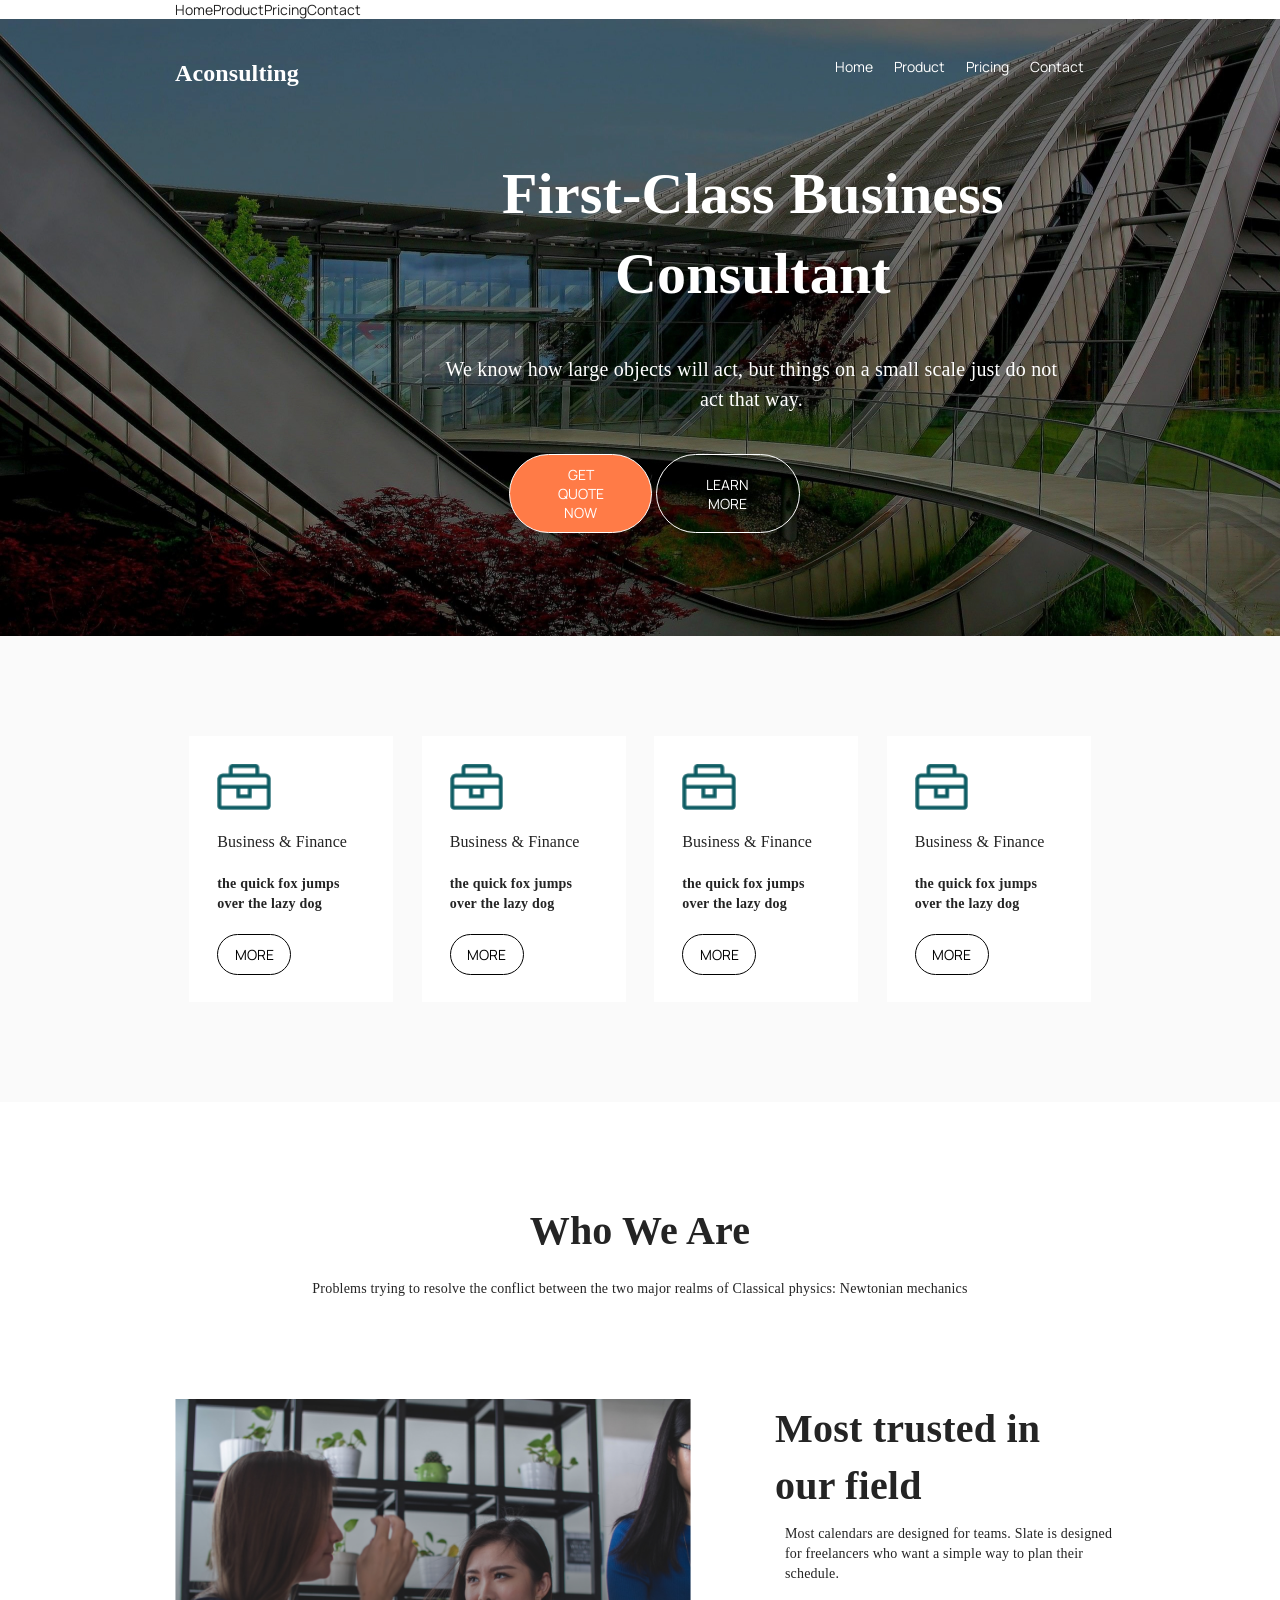
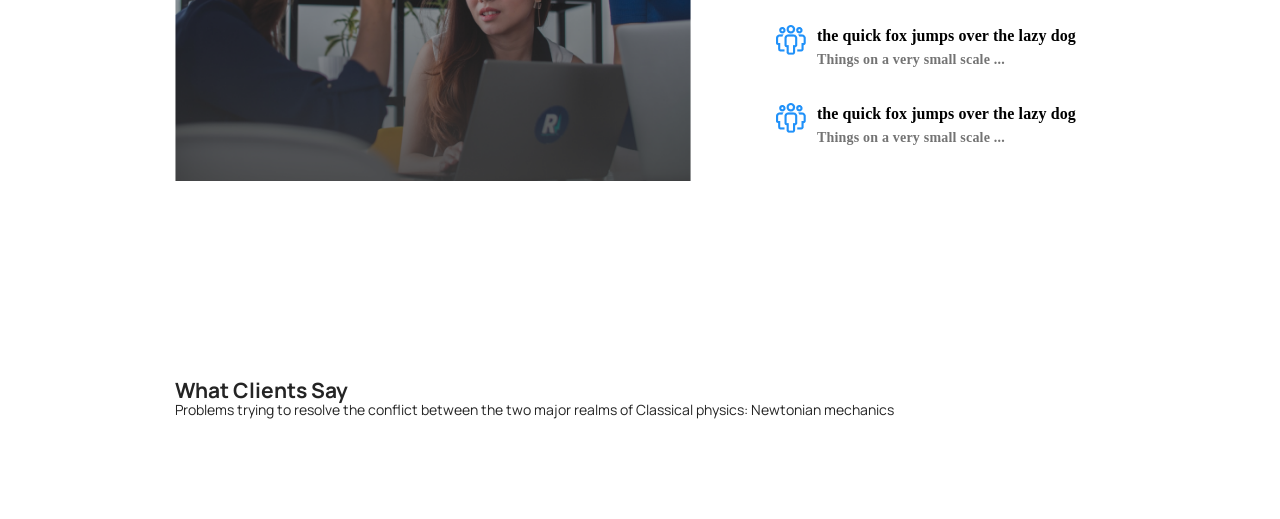
==== start/index.html @ ead42dc1 "strted say section" ====
<!DOCTYPE html>
<html lang="en">

<head>
	<meta charset="UTF-8">
	<title></title>
	<meta name="viewport" content="width=device-width, initial-scale=1.0">
	<link rel="apple-touch-icon" sizes="180x180" href="img/favicon/apple-touch-icon.png">
	<link rel="icon" type="image/png" sizes="32x32" href="img/favicon/favicon-32x32.png">
	<link rel="icon" type="image/png" sizes="16x16" href="img/favicon/favicon-16x16.png">
	<link href="https://fonts.googleapis.com/css2?family=Manrope:wght@300;400;500;700;800&display=swap"
		rel="stylesheet">
	<link rel="stylesheet" href="css/style.css">
	<link rel="stylesheet" href="css/media.css">
</head>

<body>
	<header>
		<div class="container">
			<div class="head flex">


				<nav>
					<ul class="menu flex">
						<li>
							<a href="index.html">Home</a>
						</li>
						<li>
							<a href="product.html">Product</a>
						</li>
						<li>
							<a href="pricing.html1">Pricing</a>
						</li>

						<li>
							<a href="contact.html">Contact</a>
						</li>
					</ul>
				</nav>
			</div>
		</div>
	</header>

	<section class="first">

		<div class="container">

			<div class="header flex">
				<h2 class="head_tittle">Aconsulting</h2>

				<div class="head flex">


					<nav>
						<ul class="menu flex">
							<li>
								<a class="head_a" href="index.html">Home</a>
							</li>
							<li>
								<a class="head_a" href="product.html">Product</a>
							</li>
							<li>
								<a class="head_a" href="pricing.html1">Pricing</a>
							</li>

							<li>
								<a class="head_a" href="contact.html">Contact</a>
							</li>
						</ul>
					</nav>

					<div class="head_icons">

					</div>

				</div>


			</div>


			<div class="first_all_txt">
				<h2 class="first_tit">First-Class Business
					Consultant</h2>
				<p class="first_txt">We know how large objects will act, but things on a
					small scale just do not act that way.</p>

				<div class="first_btns flex">
					<button class="btn first_btn">Get Quote Now</button>
					<button class="btn">Learn More</button>
				</div>
			</div>
		</div>
	</section>

	<section class="second">
		<div class="container">
			<div class="second_cards flex">
				<div class="second_card">
					<div class="second_icon">
						<img class="secon_card_ic" src="img/icons/second_card-1.png" alt="">
					</div>
					<h3 class="second_tit">Business & Finance </h3>
					<p class="second_card_txt">the quick fox jumps
						over the lazy dog</p>
					<button class="btn secon_card_btn">More</button>
				</div>
				<div class="second_card">
					<div class="second_icon">
						<img class="secon_card_ic" src="img/icons/second_card-1.png" alt="">
					</div>
					<h3 class="second_tit">Business & Finance </h3>
					<p class="second_card_txt">the quick fox jumps
						over the lazy dog</p>
					<button class="btn secon_card_btn">More</button>
				</div>
				<div class="second_card">
					<div class="second_icon">
						<img class="secon_card_ic" src="img/icons/second_card-1.png" alt="">
					</div>
					<h3 class="second_tit">Business & Finance </h3>
					<p class="second_card_txt">the quick fox jumps
						over the lazy dog</p>
					<button class="btn secon_card_btn">More</button>
				</div>
				<div class="second_card">
					<div class="second_icon">
						<img class="secon_card_ic" src="img/icons/second_card-1.png" alt="">
					</div>
					<h3 class="second_tit">Business & Finance </h3>
					<p class="second_card_txt">the quick fox jumps
						over the lazy dog</p>
					<button class="btn secon_card_btn">More</button>
				</div>
			</div>
		</div>
	</section>

	<section class="who">
		<div class="container">
			<h2 class="who_tit">Who We Are</h2>
			<p class="who_txt">Problems trying to resolve the conflict between the two major realms
				of Classical physics: Newtonian mechanics </p>

			<div class="who_cards flex">
				<div class="who_left">
					<img src="img/who.png" alt="">
				</div>
				<div class="who_right">
					<h2 class="who_right_tit">Most trusted in
						our field</h2>
					<p class="who_right_txt">Most calendars are designed for teams. Slate
						is designed for freelancers who want a
						simple way to plan their schedule.</p>

					<div class="who_right_cards flex">
						<div class="who_right_card_ic">
							<img src="img/icons/who_right_card1.png" alt="">
						</div>
						<div class="who_right_card_txt">
							<h4 class="who_right_card_tit">the quick fox jumps over the lazy
								dog</h4>
							<p class="who_right_card_txt">Things on a very small scale ...</p>
						</div>
					</div>

					<div class="who_right_cards flex">
						<div class="who_right_card_ic">
							<img src="img/icons/who_right_card1.png" alt="">
						</div>
						<div class="who_right_card_txt">
							<h4 class="who_right_card_tit">the quick fox jumps over the lazy
								dog</h4>
							<p class="who_right_card_txt">Things on a very small scale ...</p>
						</div>
					</div>
				</div>
			</div>
		</div>
	</section>

	<section class="say">
		<div class="container">
			<h2 class="say_tit">
				What Clients Say
			</h2>
			<p class="say_txt">Problems trying to resolve the conflict between
				the two major realms of Classical physics: Newtonian mechanics </p>
		</div>
	</section>

	<footer>
		<div class="container">

		</div>
	</footer>


	<script src="js/core.js"></script>

</body>

</html>
---- start/css/style.css ----
html,
body {
	height: 100%;
}

* {
	margin: 0;
	padding: 0;
	box-sizing: border-box;
}

.clearfix::after {
	clear: both;
	content: "";
	display: table;
}

a {
	color: inherit;
	text-decoration: none;
}

li {
	list-style: none;
}

ul li:last-child {
	margin-bottom: 0;
}

img {
	display: block;
	width: 100%;
	height: auto;
}

button,
label {
	cursor: pointer;
}

input,
button,
textarea {
	background: none;
	border: none;
	outline: none;
	display: block;
	width: 100%;
	font-family: inherit;
	font-size: inherit;
	font-weight: inherit;
}

input[type="radio"],
input[type="checkbox"] {
	display: none;
}

input::placeholder {
	color: inherit;
}

button {
	cursor: pointer;
}

input,
textarea {
	display: block;
	resize: none;
}

body {
	font-size: 14px;
	line-height: 19px;
	color: #242424;
	width: 100%;
	font-family: 'Manrope', arial, sans-serif;
}

.container {
	max-width: 1325px;
	width: 100%;
	min-width: 320px;
	margin: 0 auto;
	padding: 0 15px;
}

.dn {
	display: none;
}

section {
	padding: 100px 0;
}

.sec_tit {
	font-weight: 800;
	font-size: 42px;
	line-height: 57px;
	text-align: center;
	margin: 0 auto;
}

.color {
	color: #BE963F;
}

.dib {
	display: inline-block;
}

.hover {
	transition: 0.3s;
}

.hover:hover {
	color: #BE963F;
}

.btn {
	border: 1px solid #ffffff;
	border-radius: 50px;
	line-height: 19px;
	text-align: center;
	text-transform: uppercase;
	color: white;
	display: flex;
	flex-wrap: wrap;
	align-items: center;
	justify-content: center;
	width: 35%;
	padding: 10px 36px 	;
	transition: 0.3s;
}
.first_btns{
justify-content: normal;
gap: 1%;
}
.first_btn{
	background: #FF7B47;
	margin-left: 18%;
}
.btn:hover {
	box-shadow: 0px 6px 5px 2px #836A36;
}

.link {
	transition: 0.3s;
}

.link:hover {
	box-shadow: 0px 6px 5px 2px #836A36;
}

.flex {
	display: flex;
	flex-wrap: wrap;
}

/*header*/
/* .head {
	padding: 20px 0;
	align-items: end;
}
.menu li:last-child{
	margin-right: 0;
}
.menu a{
width: 1322px;
height: 104px;
left: 59px;
border-radius: 34px;
gap: 324px;

}
.menu a:hover{
	background: #dbdfd0;
} */
.head_a{
	color: white;
	margin-right: 21px;
}
.head_tittle{
font-family: Montserrat;
font-size: 24px;
font-weight: 700;
line-height: 32px;
letter-spacing: 0.10000000149011612px;
text-align: left;
color: white;
}
.header{
	justify-content: space-between;
}
/*MAIN*/
.first_tit{
	color: white;
	width: 635px;
font-family: Montserrat;
font-size: 58px;
font-weight: 800;
line-height: 80px;
letter-spacing: 0.20000000298023224px;
text-align: center;

}
.first_txt{
	color: white;
	width: 632px;
font-family: Montserrat;
font-size: 20px;
font-weight: 500;
line-height: 30px;
letter-spacing: 0.20000000298023224px;
text-align: center;
margin: 40px 0 40px;
}
.first{
	background: url(/start/img/background\ \(1\).jpg) center no-repeat;
	padding: 38px 0;
}
.first_all_txt{
    margin: 7% 28%;
}

.second_tit{
	margin: 20px 0;
	font-family: Montserrat;
font-size: 16px;
font-weight: 400;
line-height: 24px;
letter-spacing: 0.10000000149011612px;
text-align: left;

}
.second_card_txt{
	margin-bottom: 20px;
	font-family: Montserrat;
font-size: 14px;
font-weight: 700;
line-height: 20px;
letter-spacing: 0.20000000298023224px;
text-align: left;
width: 148px;
}
.secon_card_ic{
	width: 36%;
}
.second{
	background: #FAFAFA;
}
.second_card{
	background: white;
	padding: 3%;
	transition: 0.5s;
}
.second_card:hover{
	background: #252B42;
	color: white;
}
.second_cards{
	justify-content: space-around;
}
.secon_card_btn{
	border: 1px solid #000000;
	color: black;
}
.who_tit{
	font-family: Montserrat;
	font-size: 40px;
	font-weight: 700;
	line-height: 57px;
	letter-spacing: 0.20000000298023224px;
	text-align: center;
	margin-bottom: 20px;
}
.who_txt{
	font-family: Montserrat;
	font-size: 14px;
	font-weight: 500;
	line-height: 20px;
	letter-spacing: 0.20000000298023224px;
	text-align: center;
	
}
.who_right_tit{
font-family: Montserrat;
font-size: 40px;
font-weight: 700;
line-height: 57px;
letter-spacing: 0.20000000298023224px;
text-align: left;
width: 324px;
}
.who_right_txt{
	width: 330px;
	font-family: Montserrat;
	font-size: 14px;
	font-weight: 500;
	line-height: 20px;
	letter-spacing: 0.20000000298023224px;
	text-align: left;
	margin: 3%;
	margin-bottom: 40px;
}
.who_cards{
	flex-wrap: nowrap;
	gap: 9%;
	margin-top: 100px;
}
.who_right_card_tit{
font-family: Montserrat;
font-size: 16px;
font-weight: 700;
line-height: 24px;
letter-spacing: 0.10000000149011612px;
text-align: left;
width: 277px;
color: black;
}
.who_right_card_txt{
font-family: Montserrat;
font-size: 14px;
font-weight: 600;
line-height: 24px;
letter-spacing: 0.20000000298023224px;
text-align: left;
color: #737373;
}
.who_right_card_ic{
	margin-right: 3%;
}
.who_right_cards{
	margin-bottom: 30px;
}
.who_right{
	align-self: center;
}
---- start/css/media.css ----
@media screen and (max-width: 1300px) {
	.container{
		max-width: 960px;
	}
}
@media screen and (max-width: 990px) {
	.container{
		max-width: 750px;
	}
}
@media screen and (max-width: 780px) {
	.container{
		max-width: 510px;
	}
}
@media screen and (max-width: 540px) {
	.container{
		max-width: 420px;
	}
}
@media screen and (max-width: 450px) {
	.container{
		max-width: 100%;
	}
}
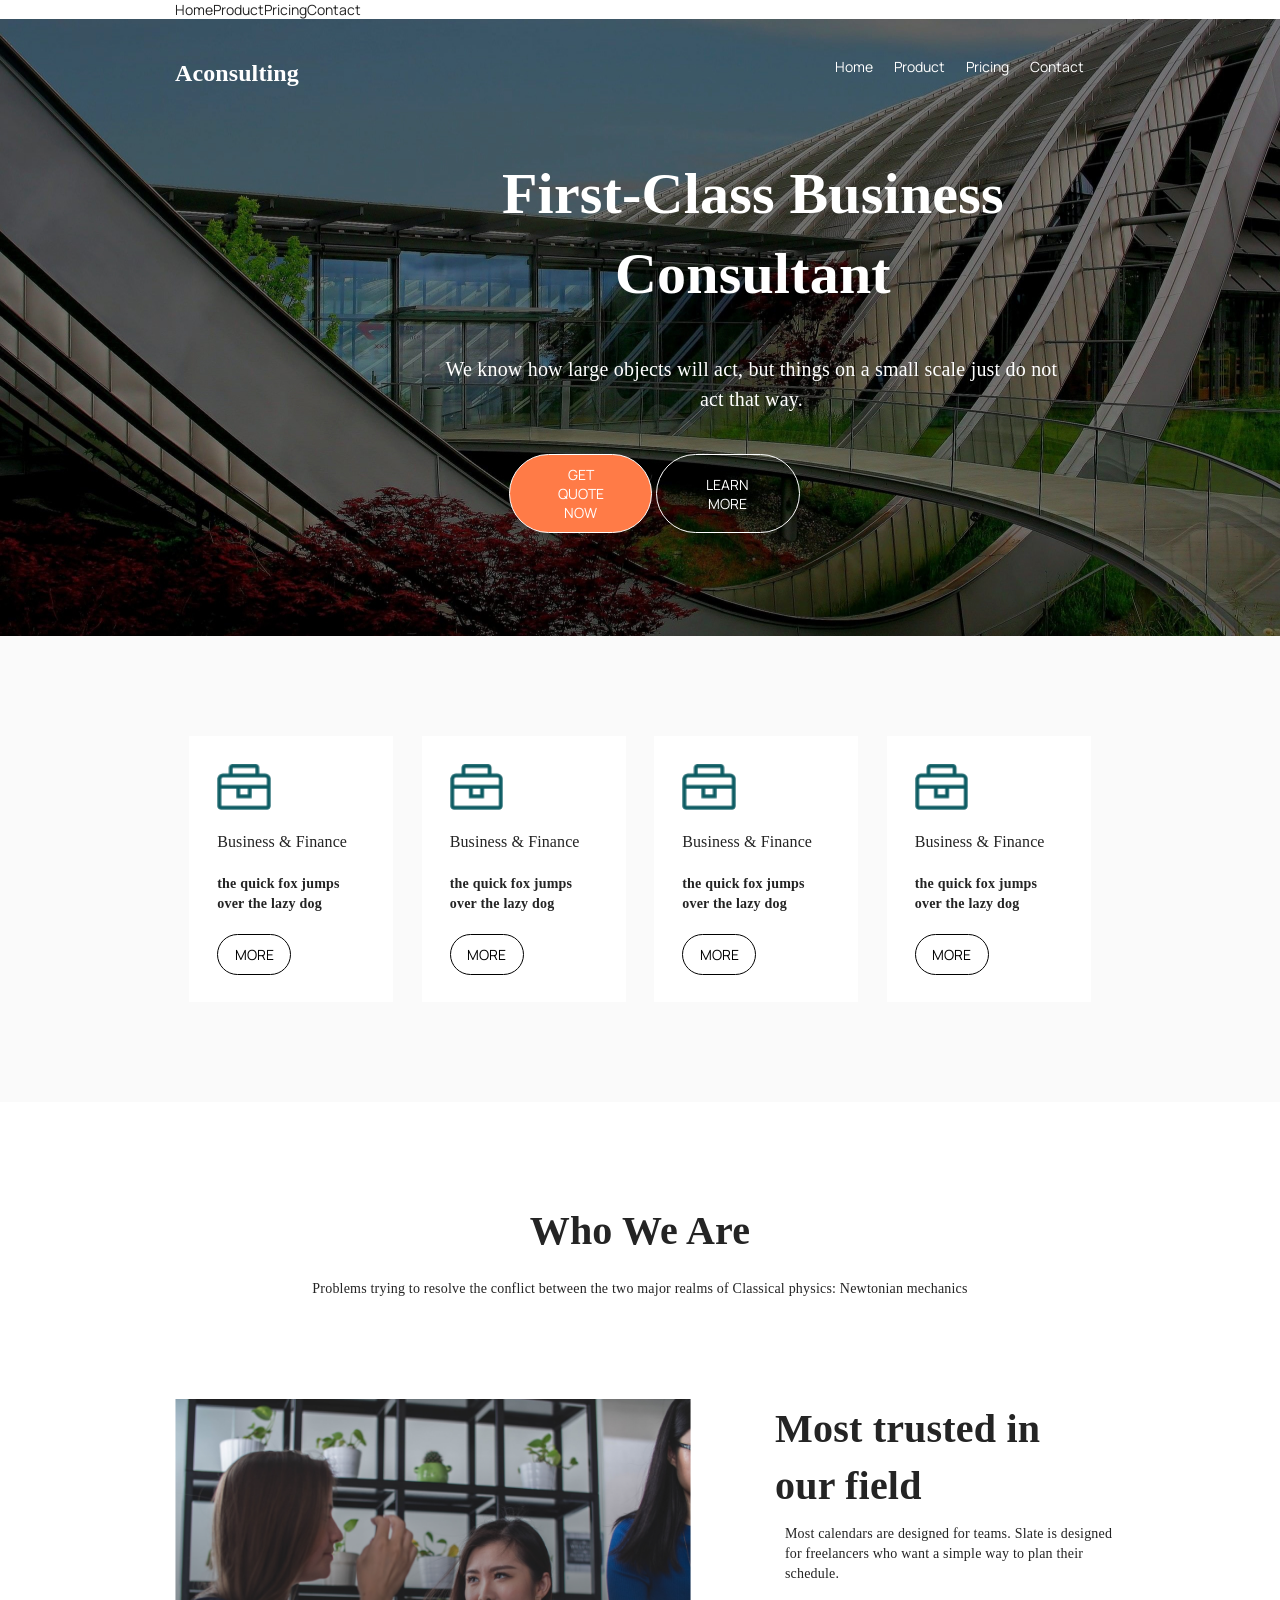
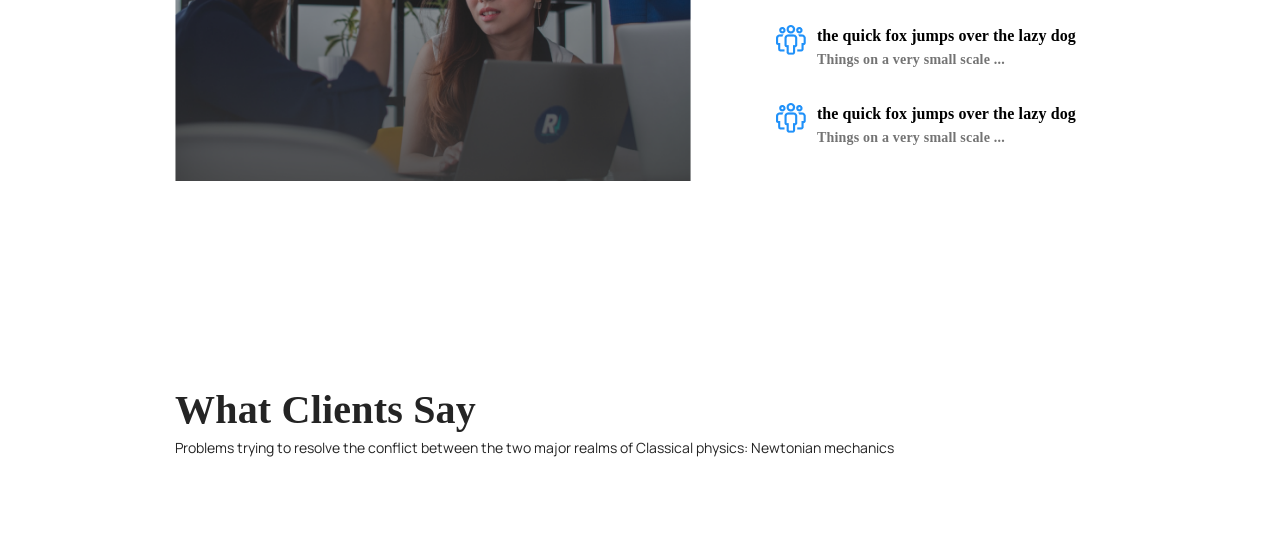
==== commit 22ee6930: "added card for say section" ====
--- a/start/index.html
+++ b/start/index.html
@@ -186,7 +186,11 @@
 			</h2>
 			<p class="say_txt">Problems trying to resolve the conflict between
 				the two major realms of Classical physics: Newtonian mechanics </p>
-		</div>
+			
+			<div class="say_cards flex">
+				<div class="say_card"></div>
+			</div>
+			</div>
 	</section>
 
 	<footer>
--- a/start/css/style.css
+++ b/start/css/style.css
@@ -337,4 +337,13 @@
 }
 .who_right{
 	align-self: center;
+}
+.say_tit{
+font-family: Montserrat;
+font-size: 40px;
+font-weight: 700;
+line-height: 57px;
+letter-spacing: 0.20000000298023224px;
+text-align: left;
+
 }
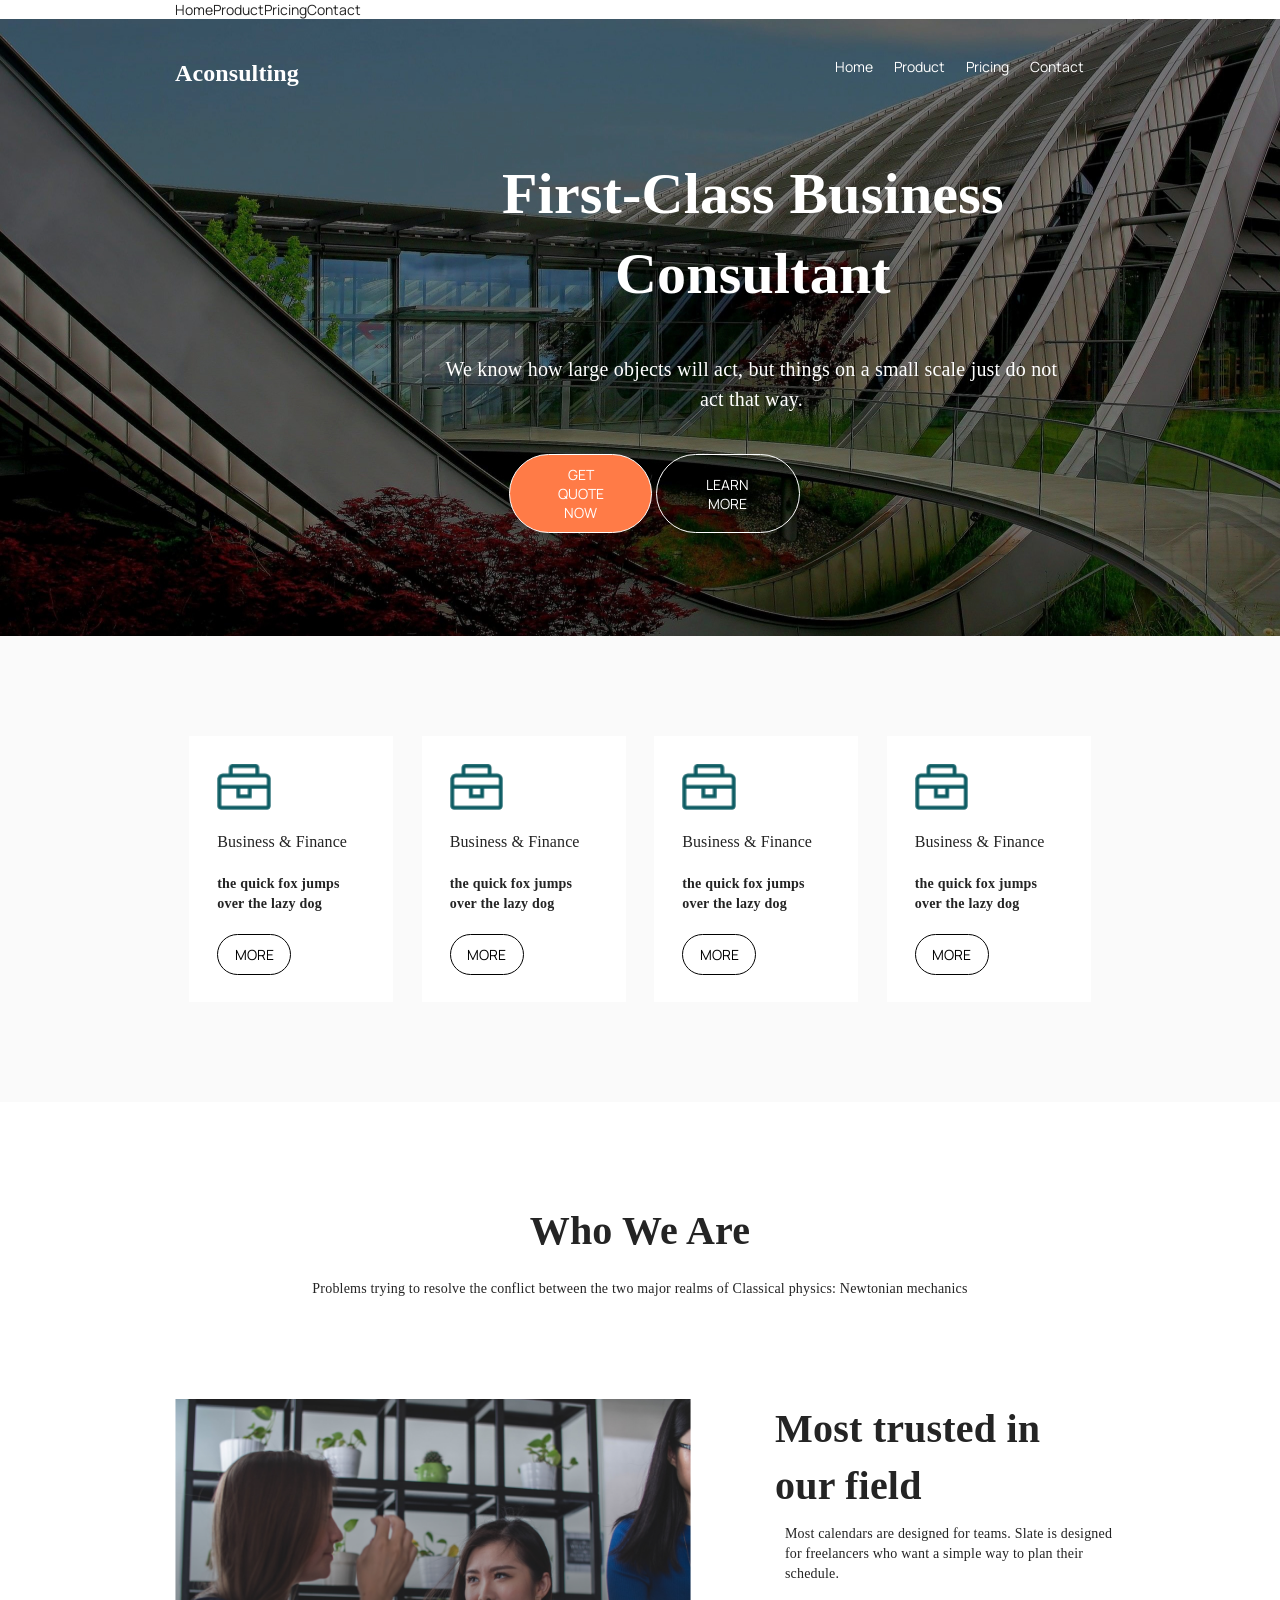
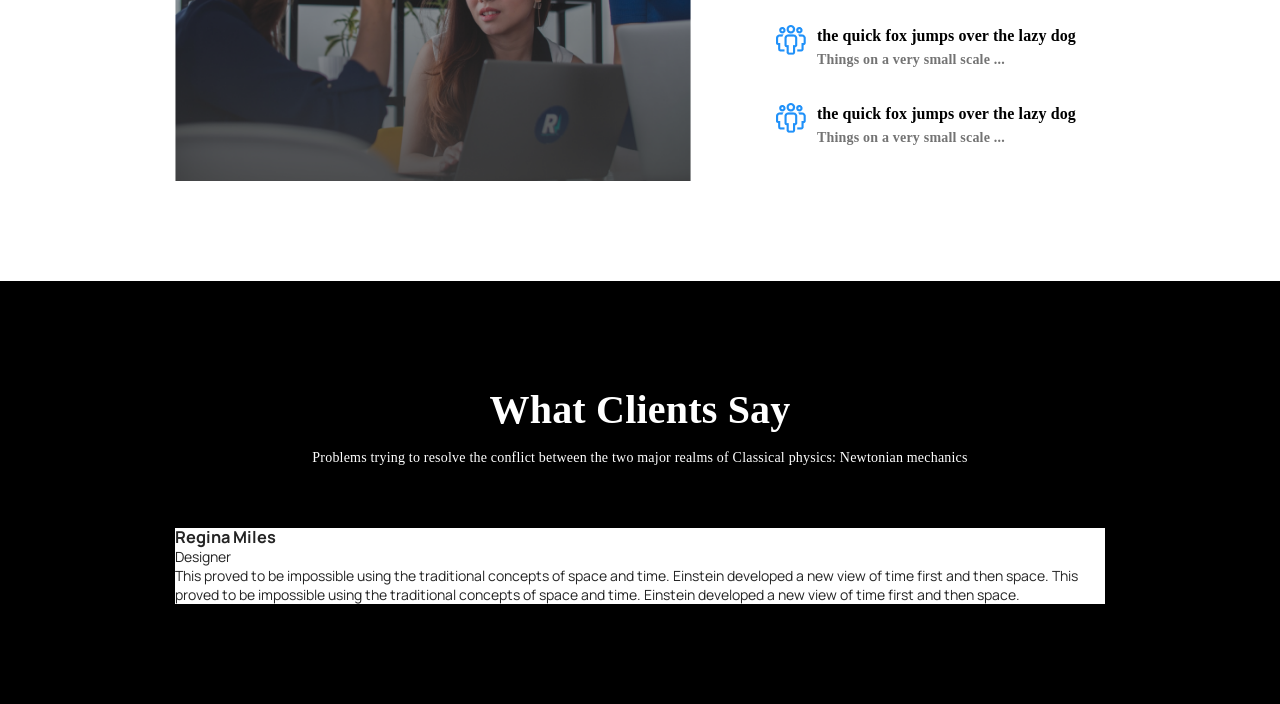
==== commit a3844284: "added all txt for say section" ====
--- a/start/index.html
+++ b/start/index.html
@@ -188,7 +188,17 @@
 				the two major realms of Classical physics: Newtonian mechanics </p>
 			
 			<div class="say_cards flex">
-				<div class="say_card"></div>
+				<div class="say_card">
+		<h3 class="say_card_tit">Regina Miles</h3>	
+		<p class="say_card_txt">Designer</p>	
+		<div class="stars"></div>	
+		<p class="say_card_txt_2">This proved to be impossible using the traditional 
+			concepts of space and time. Einstein developed a 
+			new view of time first and then space. This proved 
+			to be impossible using the traditional concepts of 
+			space and time. Einstein developed a new view 
+			of time first and then space.</p>
+				</div>
 			</div>
 			</div>
 	</section>
--- a/start/css/style.css
+++ b/start/css/style.css
@@ -344,6 +344,23 @@
 font-weight: 700;
 line-height: 57px;
 letter-spacing: 0.20000000298023224px;
-text-align: left;
-
-}+text-align: center;
+margin-bottom: 10px;
+color: white;
+}
+.say_txt{
+font-family: Montserrat;
+font-size: 14px;
+font-weight: 500;
+line-height: 20px;
+letter-spacing: 0.20000000298023224px;
+text-align: center;
+margin-bottom: 60px;
+color: white;
+}
+.say{
+	background: black;
+}
+.say_card{
+	background: white;
+}	
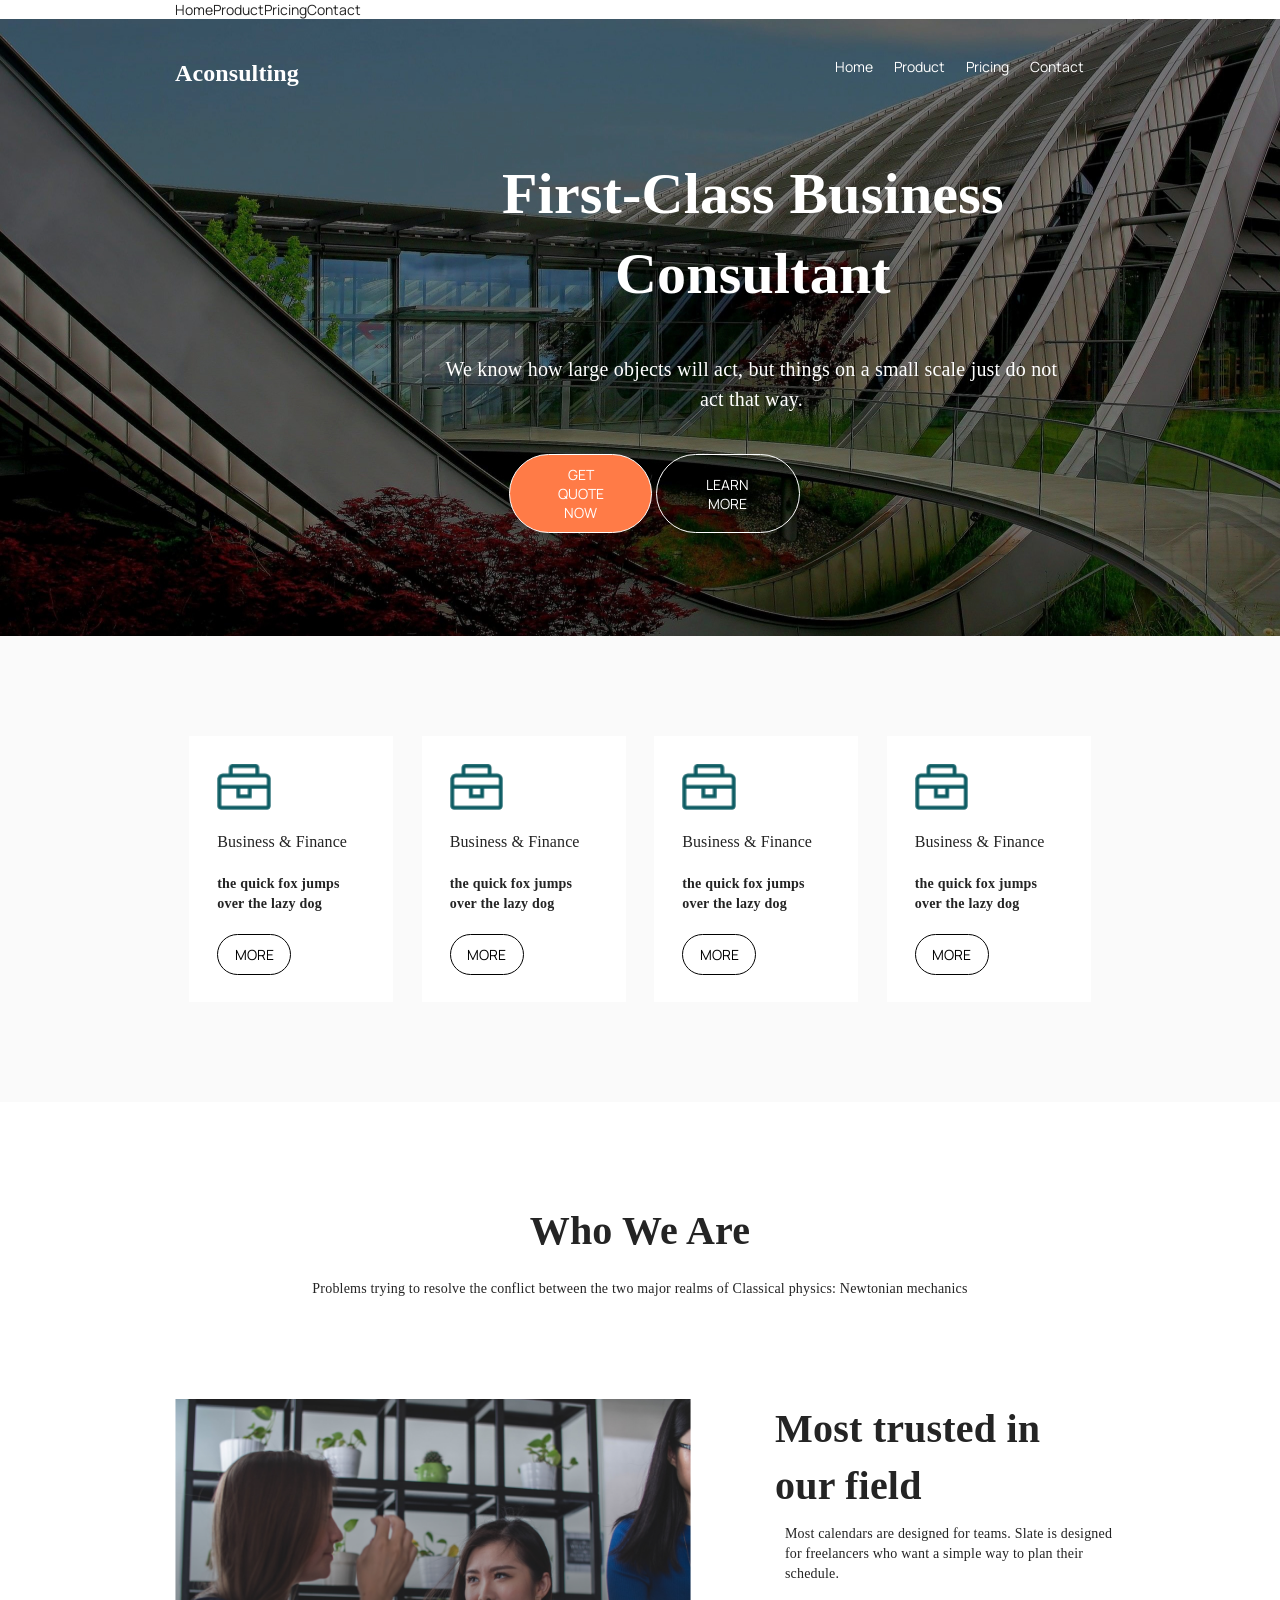
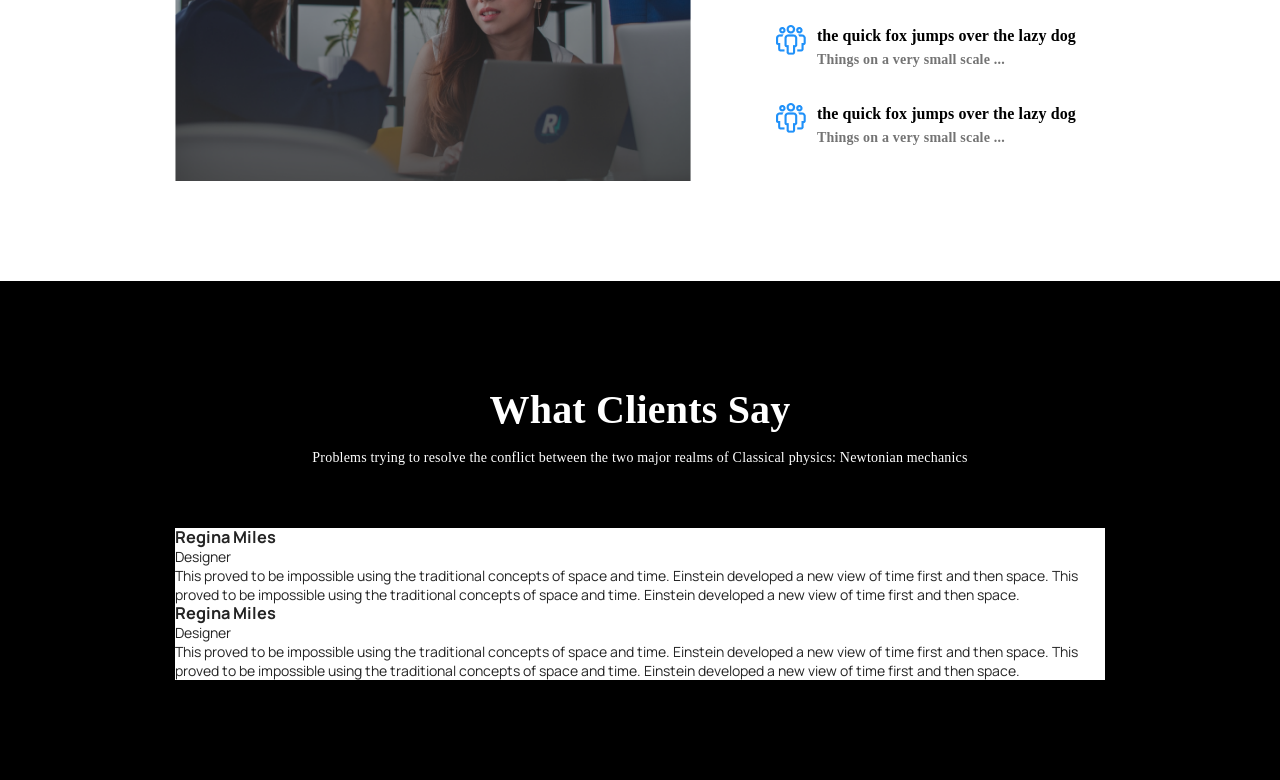
==== commit 5b3747e6: "added starts" ====
--- a/start/index.html
+++ b/start/index.html
@@ -191,7 +191,27 @@
 				<div class="say_card">
 		<h3 class="say_card_tit">Regina Miles</h3>	
 		<p class="say_card_txt">Designer</p>	
-		<div class="stars"></div>	
+
+			<div class="stars">
+				<div class="star-rating">
+					<input type="radio" name="stars" id="star-a" value="5" />
+					<label for="star-a"></label>
+
+					<input type="radio" name="stars" id="star-b" value="4" />
+					<label for="star-b"></label>
+
+					<input type="radio" name="stars" id="star-c" value="3" />
+					<label for="star-c"></label>
+
+					<input type="radio" name="stars" id="star-d" value="2" />
+					<label for="star-d"></label>
+
+					<input type="radio" name="stars" id="star-e" value="1" />
+					<label for="star-e"></label>
+				</div>
+			</div>
+
+		
 		<p class="say_card_txt_2">This proved to be impossible using the traditional 
 			concepts of space and time. Einstein developed a 
 			new view of time first and then space. This proved 
@@ -199,6 +219,34 @@
 			space and time. Einstein developed a new view 
 			of time first and then space.</p>
 				</div>
+				<div class="say_card">
+					<h3 class="say_card_tit">Regina Miles</h3>	
+					<p class="say_card_txt">Designer</p>	
+					<div class="stars">
+						<div class="star-rating">
+							<input type="radio" name="stars" id="star-a" value="5" />
+							<label for="star-a"></label>
+		
+							<input type="radio" name="stars" id="star-b" value="4" />
+							<label for="star-b"></label>
+		
+							<input type="radio" name="stars" id="star-c" value="3" />
+							<label for="star-c"></label>
+		
+							<input type="radio" name="stars" id="star-d" value="2" />
+							<label for="star-d"></label>
+		
+							<input type="radio" name="stars" id="star-e" value="1" />
+							<label for="star-e"></label>
+						</div>
+					</div>	
+					<p class="say_card_txt_2">This proved to be impossible using the traditional 
+						concepts of space and time. Einstein developed a 
+						new view of time first and then space. This proved 
+						to be impossible using the traditional concepts of 
+						space and time. Einstein developed a new view 
+						of time first and then space.</p>
+							</div>
 			</div>
 			</div>
 	</section>
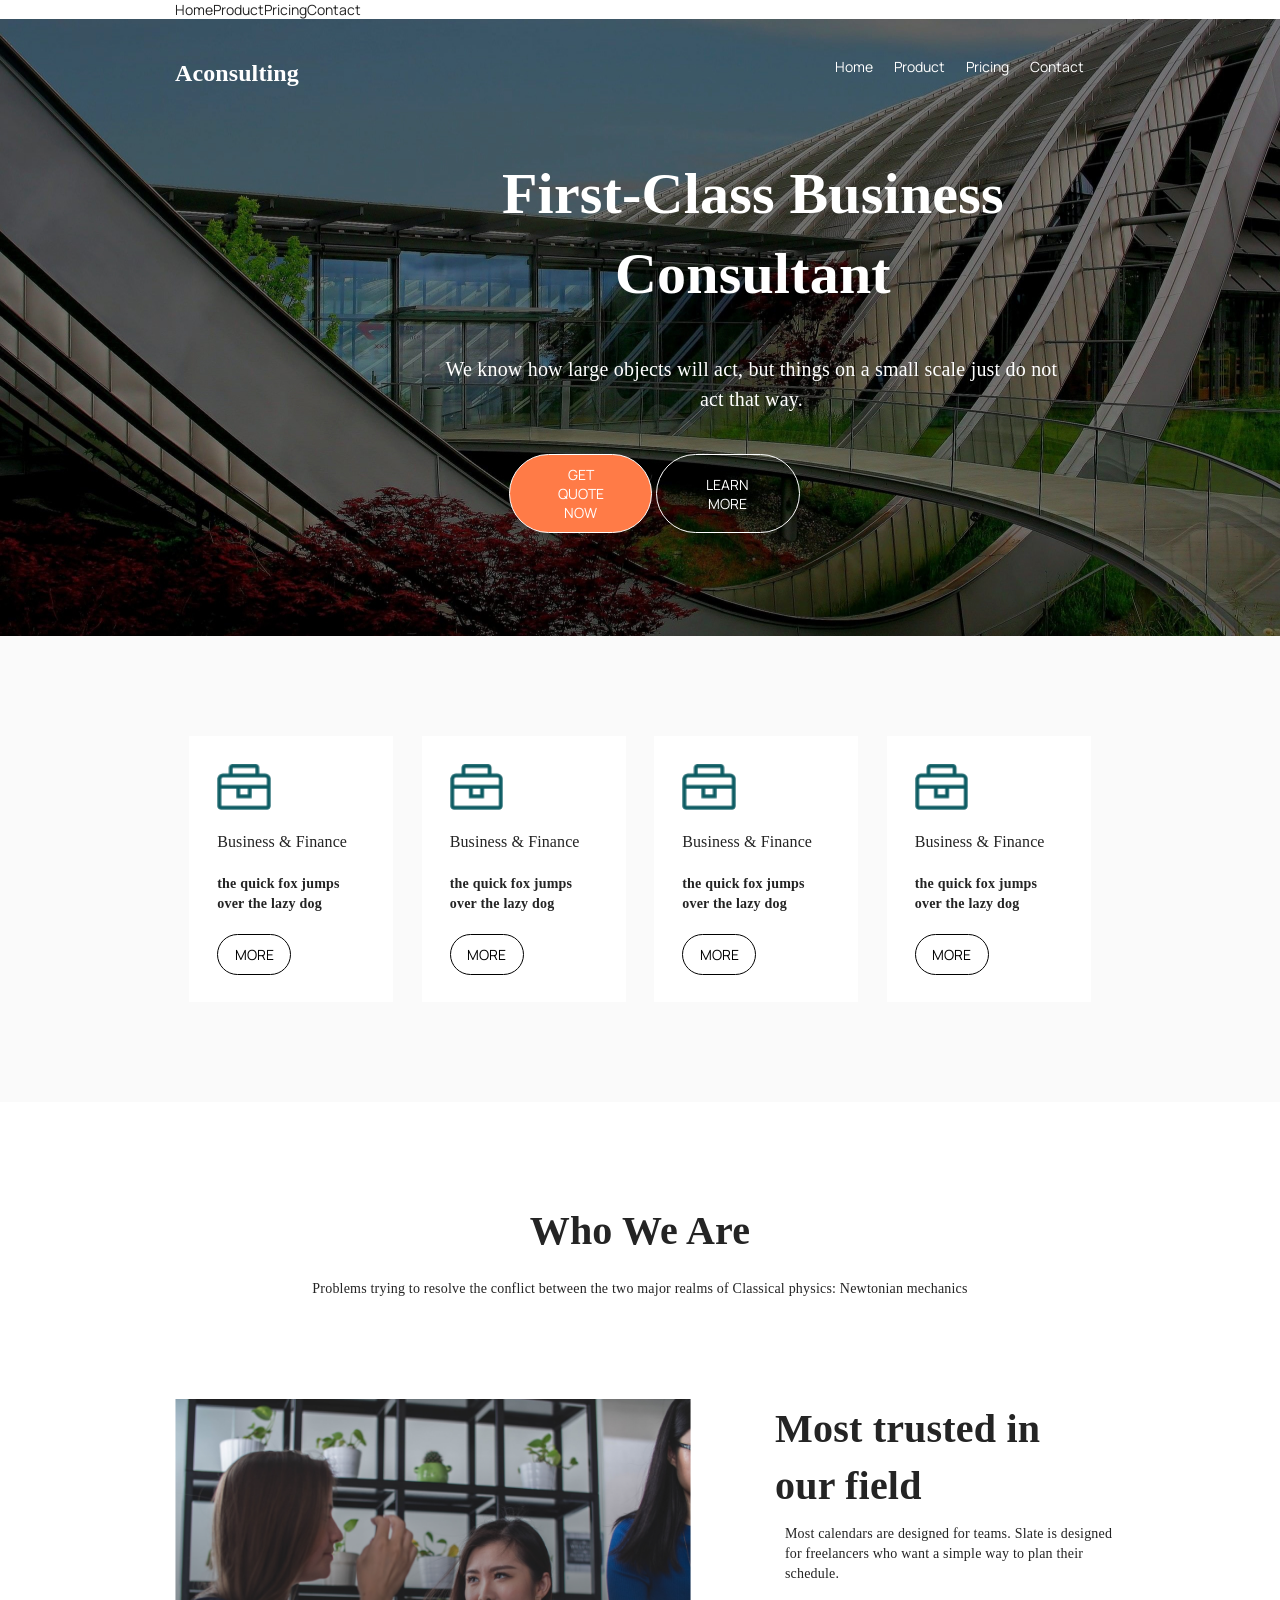
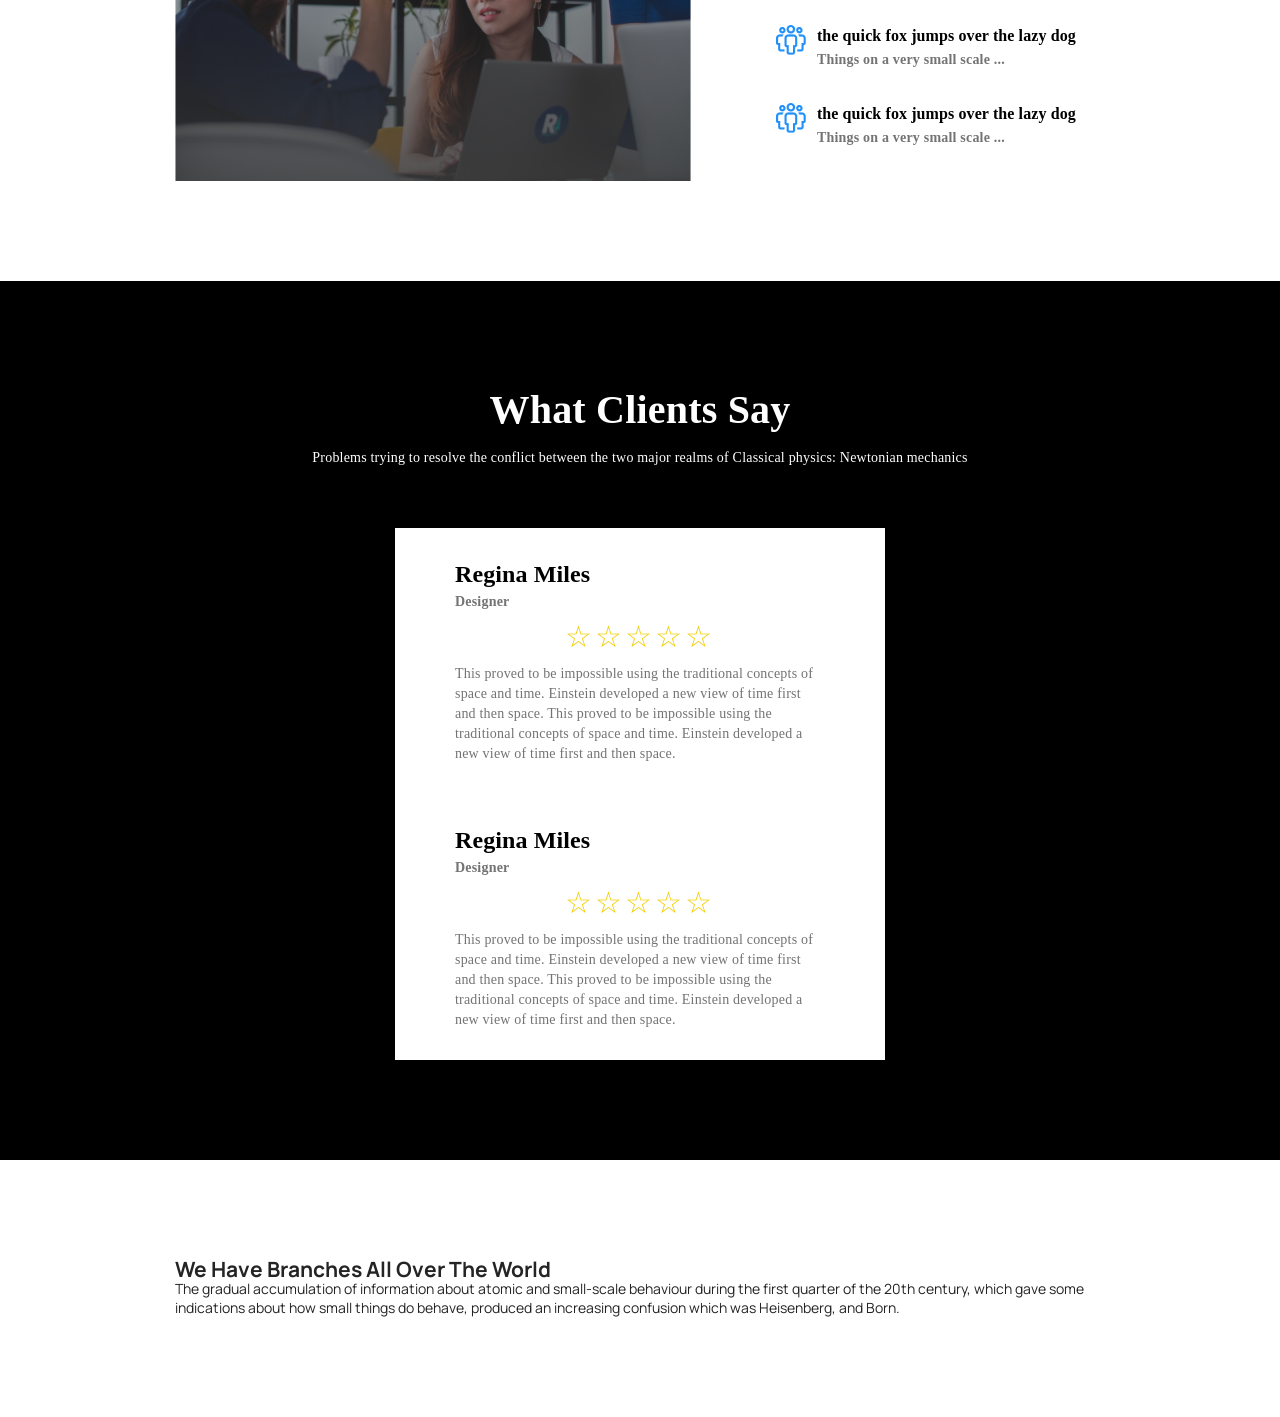
==== commit 0dbc1fa3: "add section have" ====
--- a/start/index.html
+++ b/start/index.html
@@ -240,6 +240,7 @@
 							<label for="star-e"></label>
 						</div>
 					</div>	
+
 					<p class="say_card_txt_2">This proved to be impossible using the traditional 
 						concepts of space and time. Einstein developed a 
 						new view of time first and then space. This proved 
@@ -251,6 +252,22 @@
 			</div>
 	</section>
 
+	<section class="have">
+		<div class="container">
+			<div class="have_cards">
+				<div class="have_card_left">
+					<h2 class="have_tit">We Have Branches All 
+						Over The World</h2>
+					<p class="have_txt">The gradual accumulation of information about atomic and 
+						small-scale behaviour during the first quarter of the 20th 
+						century, which gave some indications about how small things 
+						do behave, produced an increasing confusion which was 
+						Heisenberg, and Born.</p>
+				</div>
+			</div>
+		</div>
+	</section>
+
 	<footer>
 		<div class="container">
 
--- a/start/css/style.css
+++ b/start/css/style.css
@@ -363,4 +363,80 @@
 }
 .say_card{
 	background: white;
-}	+	padding: 30px 60px;
+}	
+.say_card_tit{
+font-family: Montserrat;
+font-size: 24px;
+font-weight: 700;
+line-height: 32px;
+letter-spacing: 0.10000000149011612px;
+text-align: left;
+color: #000000;
+}
+.say_card_txt{
+font-family: Montserrat;
+font-size: 14px;
+font-weight: 600;
+line-height: 24px;
+letter-spacing: 0.20000000298023224px;
+text-align: left;
+color: #737373;
+}
+.say_card_txt_2{
+	width: 370px;
+font-family: Montserrat;
+font-size: 14px;
+font-weight: 500;
+line-height: 20px;
+letter-spacing: 0.20000000298023224px;
+text-align: left;
+color: #737373;
+}
+.say_cards{
+justify-content: space-around;
+}
+
+/* stars */
+.star-rating {
+	display: flex;
+	align-items: center;
+	flex-direction: row-reverse;
+	justify-content: space-between;
+	margin: 10px;
+	position: relative;
+	justify-content: center;
+}
+
+.star-rating input {
+	display: none;
+}
+
+.star-rating>label {
+	width: 30px;
+	height: 30px;
+	font-family: Arial;
+	font-size: 30px;
+	transition: 0.2s ease;
+	color: #F3CD03;
+}
+
+.star-rating label:hover {
+	color: #ff69b4;
+	transition: 0.2s ease;
+}
+
+.star-rating label:active::before {
+	transform: scale(1.1);
+}
+
+.star-rating label::before {
+	content: '\2606';
+	position: absolute;
+	top: 0px;
+	line-height: 26px;
+}
+
+.star-rating input:checked~label:before {
+	content: '\2605';
+}
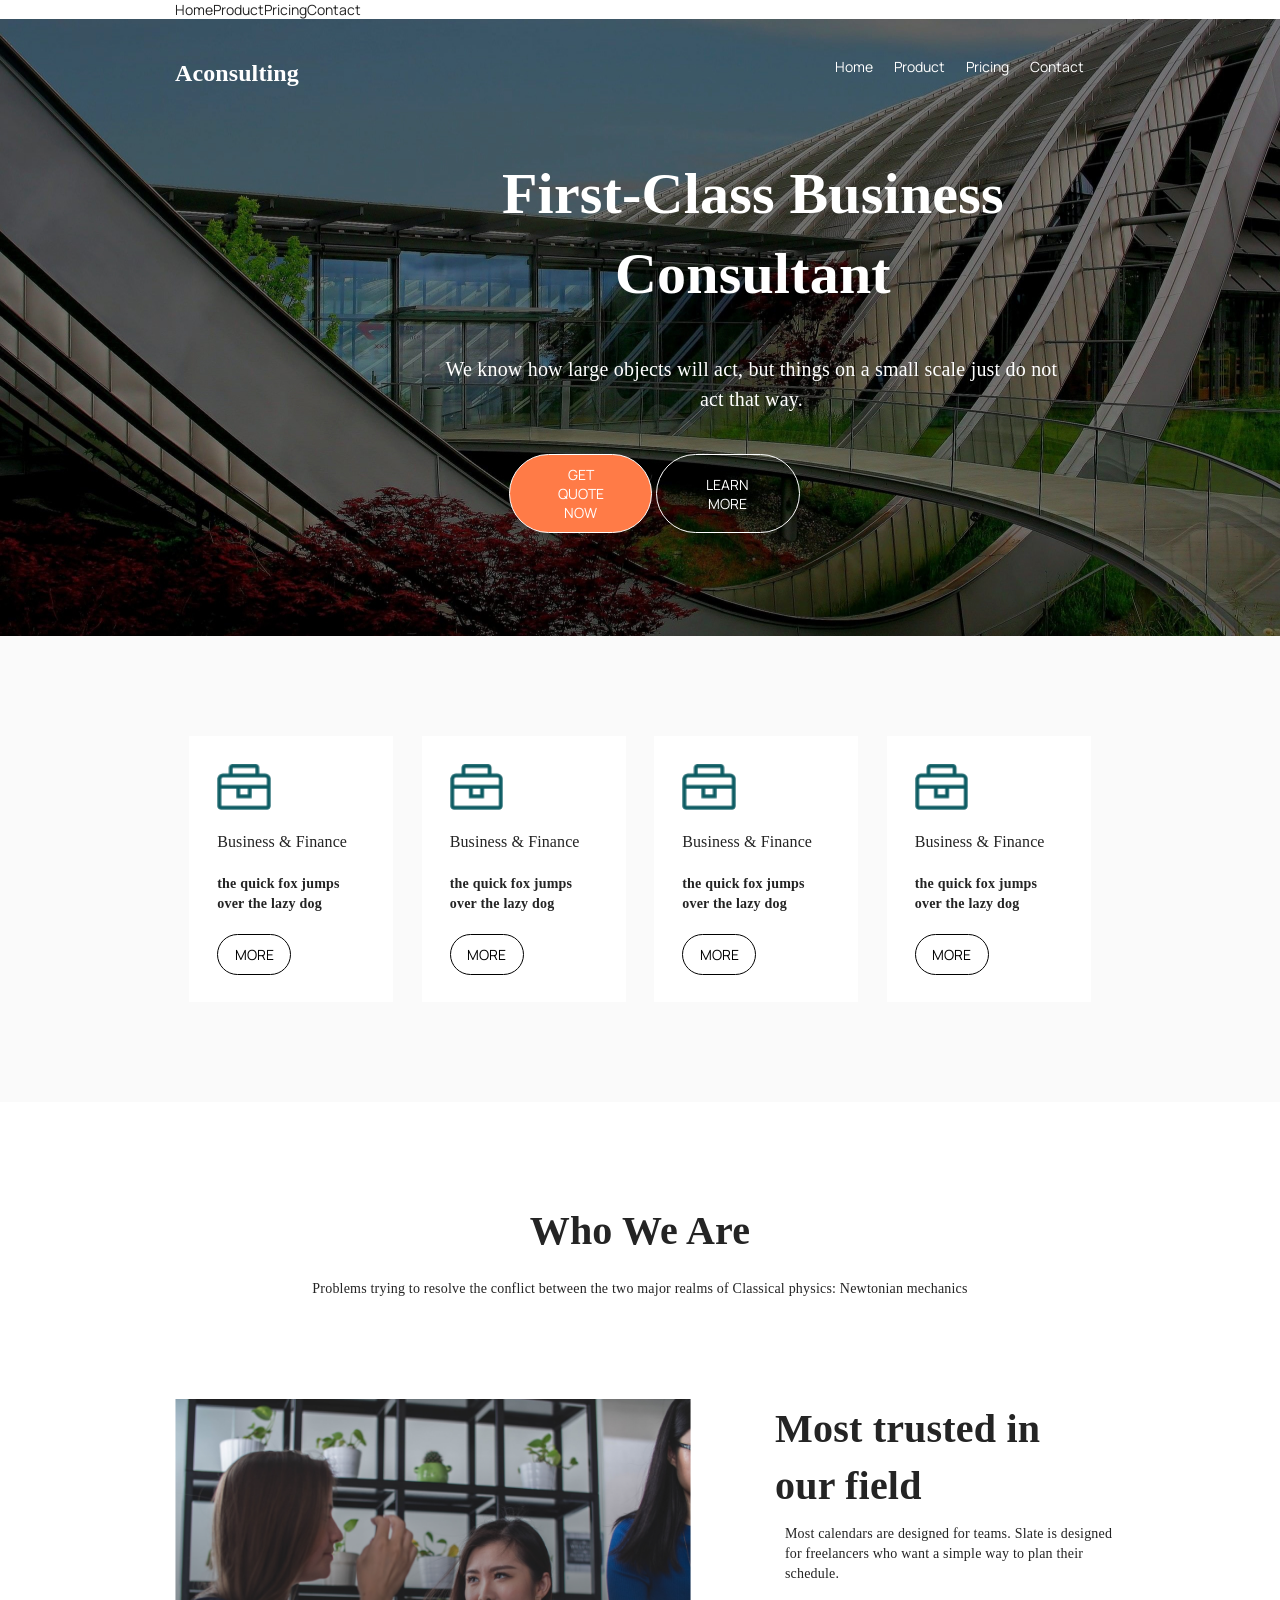
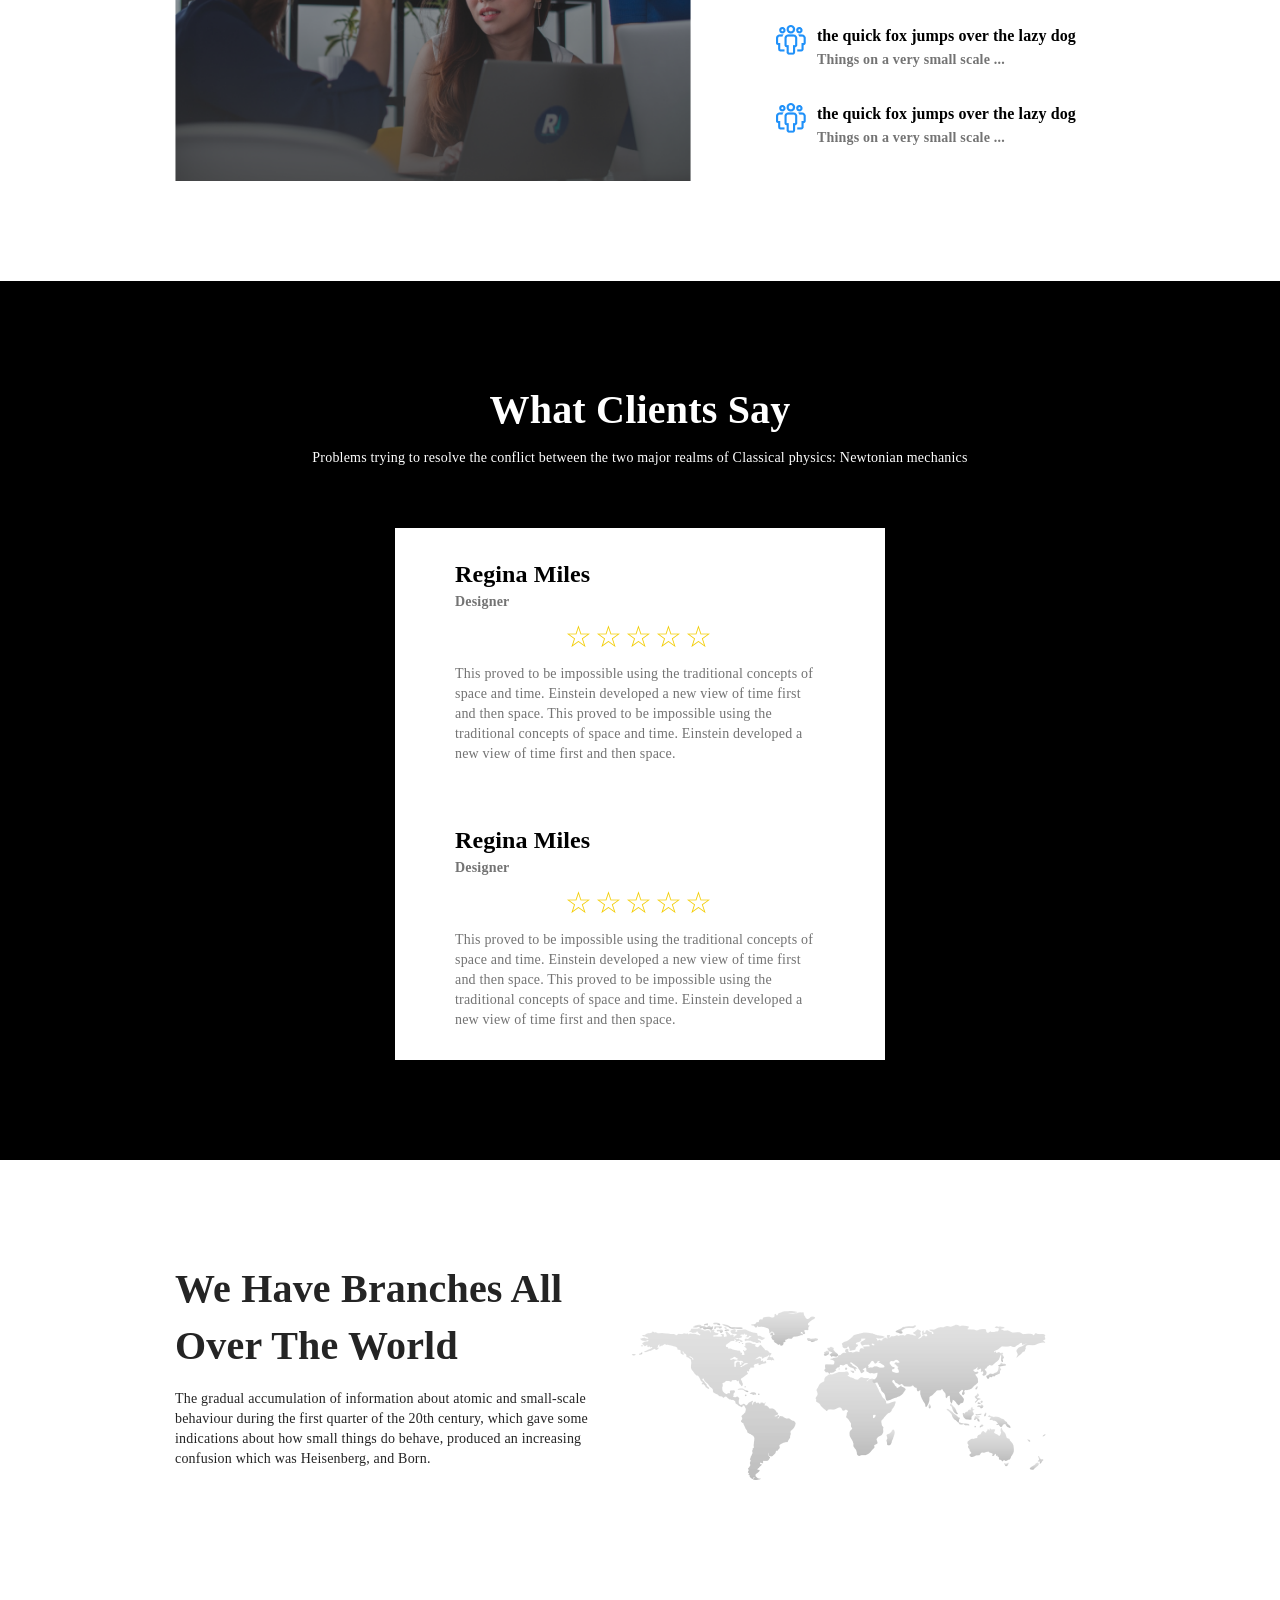
==== commit c6fa3a7b: "add img for have section" ====
--- a/start/index.html
+++ b/start/index.html
@@ -254,7 +254,7 @@
 
 	<section class="have">
 		<div class="container">
-			<div class="have_cards">
+			<div class="have_cards flex">
 				<div class="have_card_left">
 					<h2 class="have_tit">We Have Branches All 
 						Over The World</h2>
@@ -264,6 +264,9 @@
 						do behave, produced an increasing confusion which was 
 						Heisenberg, and Born.</p>
 				</div>
+				<div class="have_card_right">
+					<img src="img/have.png" alt="">
+				</div>
 			</div>
 		</div>
 	</section>
--- a/start/css/style.css
+++ b/start/css/style.css
@@ -420,7 +420,6 @@
 	transition: 0.2s ease;
 	color: #F3CD03;
 }
-
 .star-rating label:hover {
 	color: #ff69b4;
 	transition: 0.2s ease;
@@ -439,4 +438,25 @@
 
 .star-rating input:checked~label:before {
 	content: '\2605';
+}
+.have_tit{
+	width: 455px;
+font-family: Montserrat;
+font-size: 40px;
+font-weight: 700;
+line-height: 57px;
+letter-spacing: 0.20000000298023224px;
+text-align: left;
+margin-bottom: 15px;
+
+}
+.have_txt{
+font-family: Montserrat;
+font-size: 14px;
+font-weight: 500;
+line-height: 20px;
+letter-spacing: 0.20000000298023224px;
+text-align: left;
+
+	width: 456px;
 }
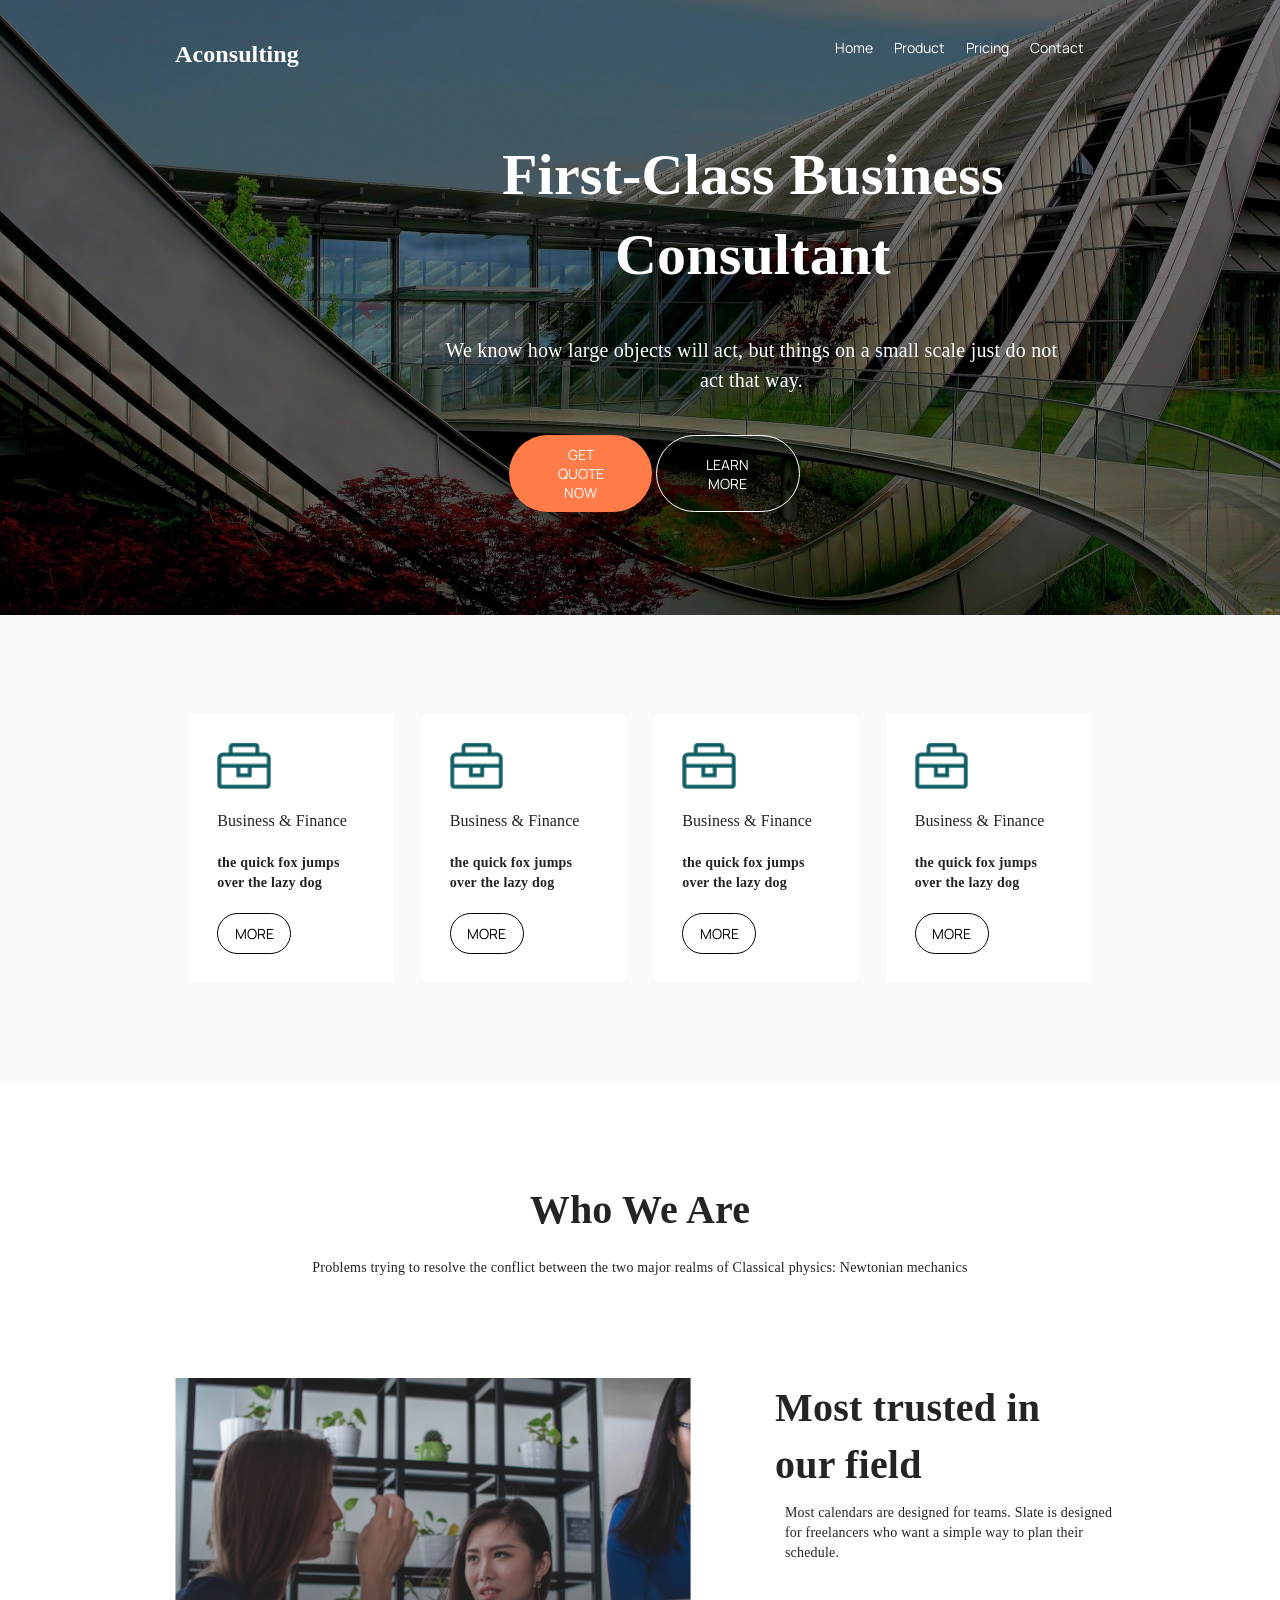
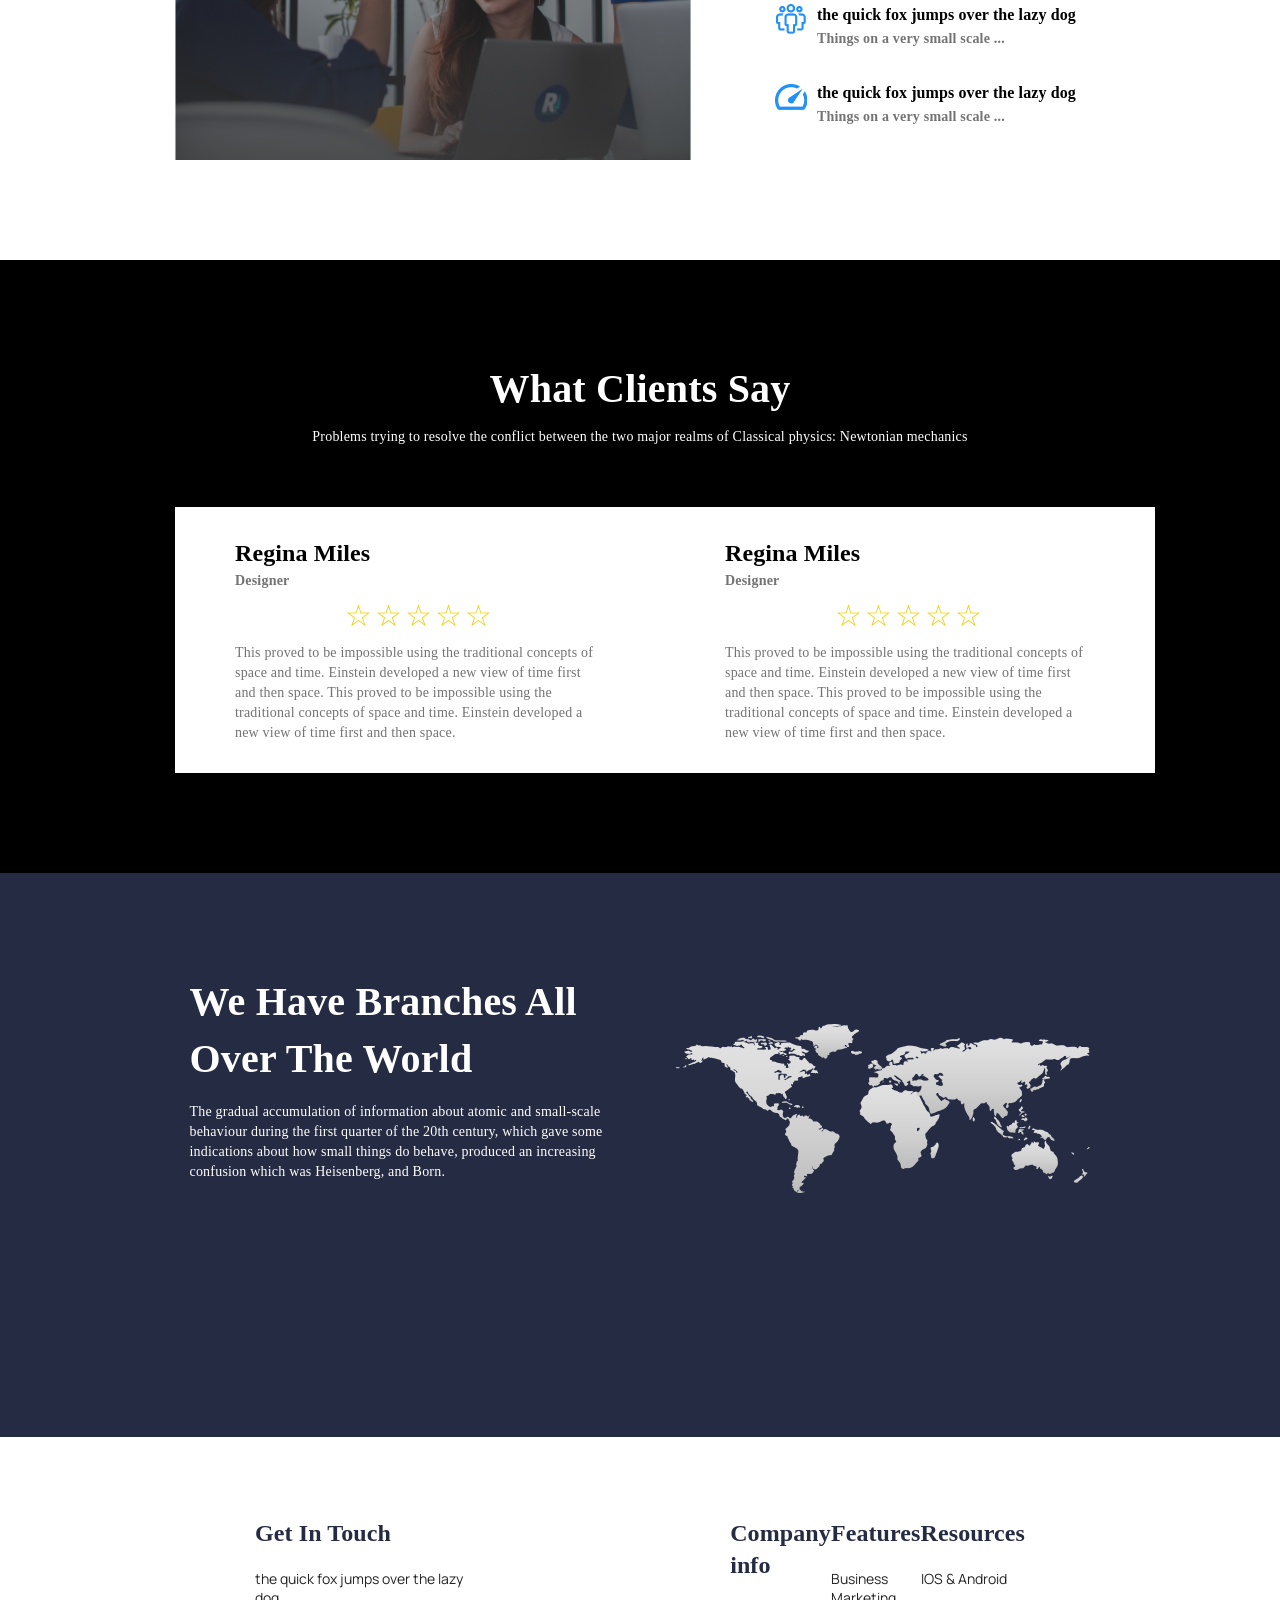
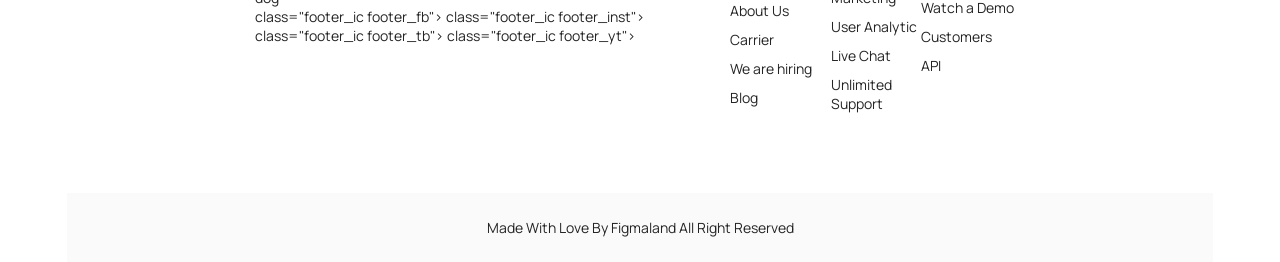
==== commit b1114f33: "test" ====
--- a/start/index.html
+++ b/start/index.html
@@ -15,32 +15,6 @@
 </head>
 
 <body>
-	<header>
-		<div class="container">
-			<div class="head flex">
-
-
-				<nav>
-					<ul class="menu flex">
-						<li>
-							<a href="index.html">Home</a>
-						</li>
-						<li>
-							<a href="product.html">Product</a>
-						</li>
-						<li>
-							<a href="pricing.html1">Pricing</a>
-						</li>
-
-						<li>
-							<a href="contact.html">Contact</a>
-						</li>
-					</ul>
-				</nav>
-			</div>
-		</div>
-	</header>
-
 	<section class="first">
 
 		<div class="container">
@@ -166,12 +140,11 @@
 
 					<div class="who_right_cards flex">
 						<div class="who_right_card_ic">
-							<img src="img/icons/who_right_card1.png" alt="">
+							<img src="img/icn settings .icn-md (1).png" alt="">
 						</div>
 						<div class="who_right_card_txt">
-							<h4 class="who_right_card_tit">the quick fox jumps over the lazy
-								dog</h4>
-							<p class="who_right_card_txt">Things on a very small scale ...</p>
+							<h4 class="who_right_card_tit">the quick fox jumps over the lazy 
+								dog</h4><p class="who_right_card_txt">Things on a very small scale ...</p>
 						</div>
 					</div>
 				</div>
@@ -274,6 +247,55 @@
 	<footer>
 		<div class="container">
 
+
+			<div class="footer_navs flex">
+			<div class="footer_1">
+				<h3 class="footer_tit">Get In Touch</h3>
+				<p class="footer_txt">the quick fox jumps over the 
+					lazy dog</p>
+
+				<div class="footer_icons">
+					 class="footer_ic footer_fb">
+					 class="footer_ic footer_inst">
+					 class="footer_ic footer_tb">
+					 class="footer_ic footer_yt">
+				</div>
+			</div>
+
+			<nav class="footer_nav">
+				<ul>
+					<li class="footer_tit">Company info</li>
+					<li class="footer_link">About Us</li>
+					<li class="footer_link">Carrier</li>
+					<li class="footer_link">We are hiring</li>
+					<li class="footer_link">Blog</li>
+				</ul>
+			</nav>
+
+			<nav class="footer_nav">
+				<ul>
+					<li class="footer_tit">Features</li>
+					<li class="footer_link">Business Marketing</li>
+					<li class="footer_link">User Analytic</li>
+					<li class="footer_link">Live Chat</li>
+					<li class="footer_link">Unlimited Support</li>
+				</ul>
+			</nav>
+
+			<nav class="footer_nav">
+				<ul>
+					<li class="footer_tit">Resources</li>
+					<li class="footer_link">IOS & Android</li>
+					<li class="footer_link">Watch a Demo</li>
+					<li class="footer_link">Customers</li>
+					<li class="footer_link">API</li>
+				</ul>
+			</nav>
+		</div>
+
+		<div class="footer_down">
+			<p class="footer_down_txt">Made With Love By Figmaland All Right Reserved </p>
+		</div>
 		</div>
 	</footer>
 
--- a/start/css/style.css
+++ b/start/css/style.css
@@ -141,6 +141,7 @@
 .first_btn{
 	background: #FF7B47;
 	margin-left: 18%;
+	border: #FF7B47;
 }
 .btn:hover {
 	box-shadow: 0px 6px 5px 2px #836A36;
@@ -156,7 +157,6 @@
 
 .flex {
 	display: flex;
-	flex-wrap: wrap;
 }
 
 /*header*/
@@ -181,6 +181,13 @@
 .head_a{
 	color: white;
 	margin-right: 21px;
+	transition: 0.5s;
+}
+.head_a:hover{
+	color: #717275;
+}
+.secon_card_btn:hover{
+	background: #706c6c;
 }
 .head_tittle{
 font-family: Montserrat;
@@ -448,7 +455,7 @@
 letter-spacing: 0.20000000298023224px;
 text-align: left;
 margin-bottom: 15px;
-
+color: white;
 }
 .have_txt{
 font-family: Montserrat;
@@ -457,6 +464,45 @@
 line-height: 20px;
 letter-spacing: 0.20000000298023224px;
 text-align: left;
+color: white;
 
 	width: 456px;
+}
+.have_cards{
+	justify-content: space-around;
+	margin-bottom: 10%;
+}
+.have{
+	background: #252B42;
+}
+.footer_navs{
+	justify-content: space-around;
+	margin: 80px ;
+}
+.footer_tit{
+	margin-bottom: 20px;
+	color: #252B42;
+font-family: Montserrat;
+font-size: 24px;
+font-weight: 700;
+line-height: 32px;
+letter-spacing: 0.10000000149011612px;
+text-align: left;
+
+}
+.footer_link{
+	margin: 10px 0;
+}
+.footer_txt{
+	width: 213px;
+}
+
+.footer_down{
+	background: #FAFAFA;
+	padding: 25px 0;
+	margin: -108px;
+    margin-top: 60px;
+}
+.footer_down_txt{
+	text-align: center;
 }
